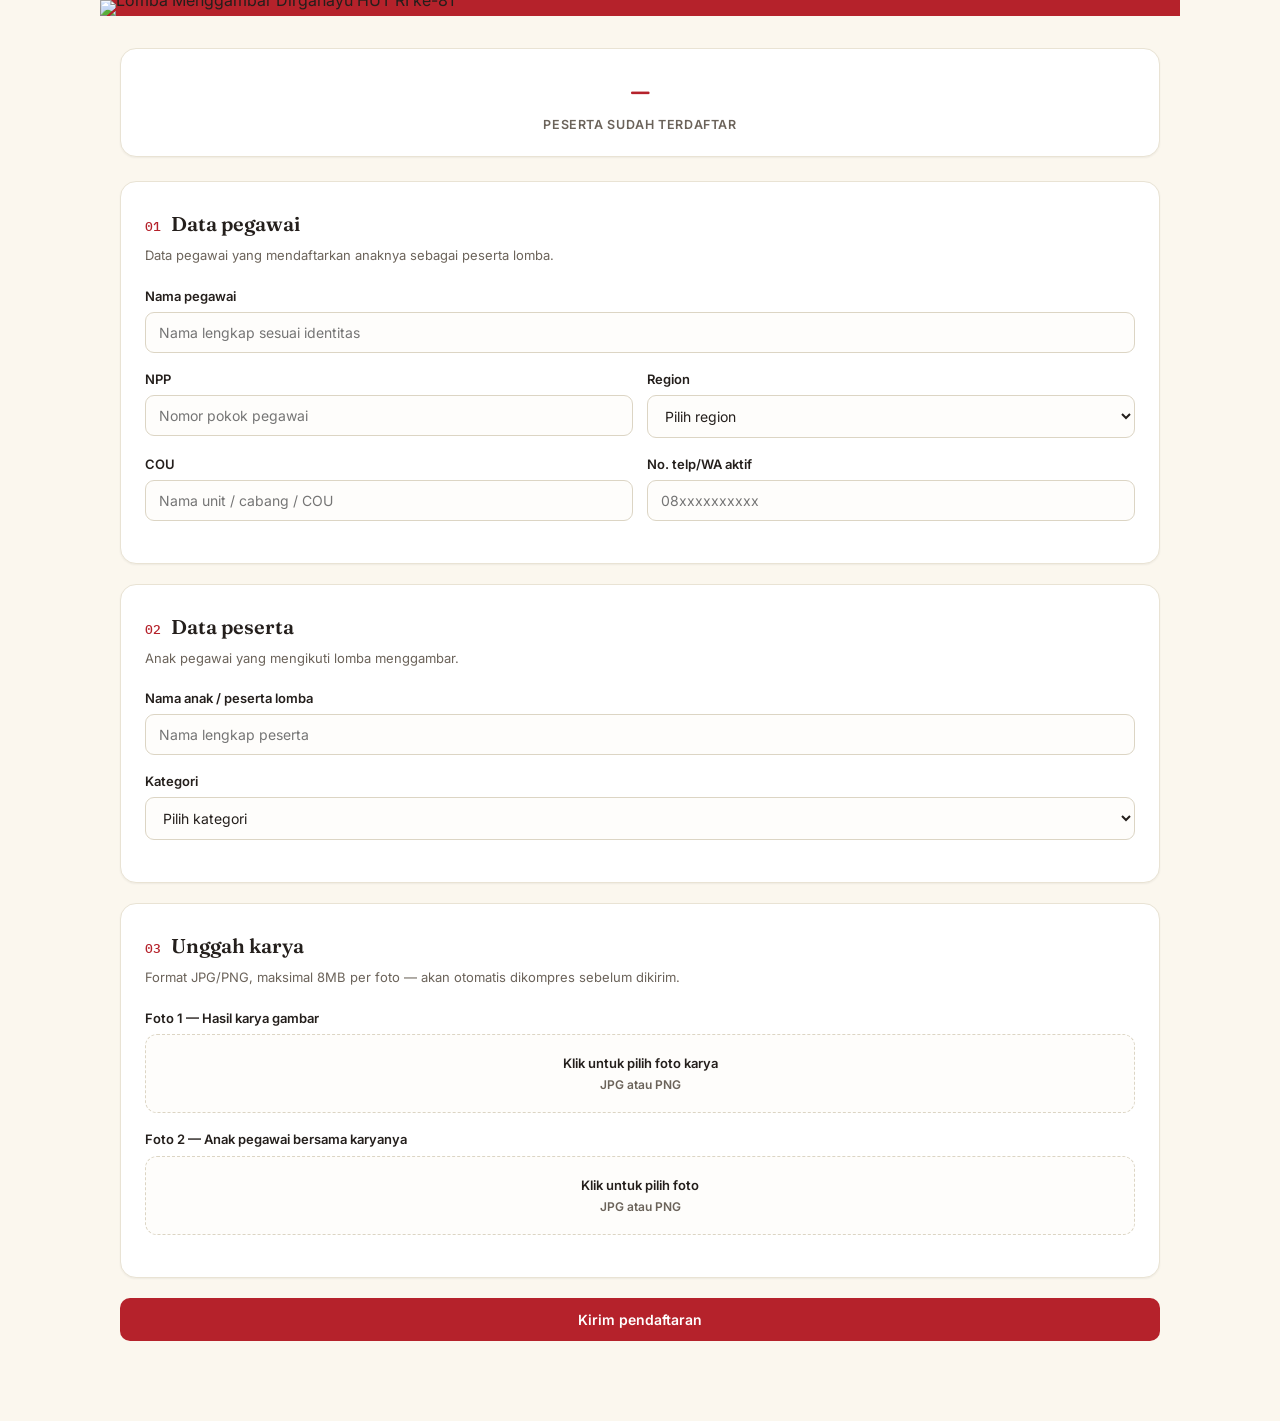
==== form.html @ fe582ed6 "Create form.html" ====
<!DOCTYPE html>
<html lang="id">
<head>
<meta charset="UTF-8">
<meta name="viewport" content="width=device-width, initial-scale=1.0">
<title>Lomba Menggambar — Dirgahayu RI ke-81</title>
<link rel="preconnect" href="https://fonts.googleapis.com">
<link href="https://fonts.googleapis.com/css2?family=Fraunces:opsz,wght@9..144,500;9..144,600;9..144,700&family=Inter:wght@400;500;600;700&family=IBM+Plex+Mono:wght@500&display=swap" rel="stylesheet">
<style>
  :root{
    --merah:#B5222B;
    --merah-deep:#7A1420;
    --merah-tint:#FBEAEA;
    --cream:#FBF7EE;
    --putih:#FFFFFF;
    --ink:#241F1C;
    --ink-soft:#6B635A;
    --gold:#C89B3C;
    --gold-soft:#F0E2BE;
    --hijau:#2F6B4F;
    --hijau-tint:#E6F0EA;
    --radius:12px;
    --shadow:0 1px 2px rgba(36,31,28,.06);
  }
  *{box-sizing:border-box;}
  body{
    margin:0;
    background:var(--cream);
    color:var(--ink);
    font-family:'Inter',sans-serif;
    line-height:1.55;
    -webkit-font-smoothing:antialiased;
  }
  .page{max-width:1080px;margin:0 auto;padding:0 20px 80px;}

  .hero{
    position:relative;
    margin:0 -20px 32px;
    background:var(--merah);
    overflow:hidden;
    line-height:0;
  }
  .hero img{
    display:block;
    width:100%;
    height:auto;
    max-height:420px;
    object-fit:cover;
  }

  .section{background:var(--putih);border:1px solid #E9E3D4;border-radius:16px;padding:26px 24px;margin-bottom:20px;box-shadow:var(--shadow);}
  .section-head{display:flex;align-items:baseline;gap:10px;margin-bottom:6px;}
  .section-no{font-family:'IBM Plex Mono',monospace;color:var(--merah);font-weight:500;font-size:13px;}
  .section-title{font-family:'Fraunces',serif;font-weight:600;font-size:20px;margin:0;}
  .section-sub{color:var(--ink-soft);font-size:13px;margin:0 0 20px;}

  .field{margin-bottom:16px;}
  .field label{display:block;font-size:13px;font-weight:600;margin-bottom:6px;color:var(--ink);}
  input[type=text],input[type=tel],select{
    width:100%;padding:11px 13px;border:1px solid #DCD5C4;border-radius:9px;
    font-family:'Inter',sans-serif;font-size:14px;background:#FEFDFB;color:var(--ink);
  }
  input:focus,select:focus{outline:none;border-color:var(--merah);box-shadow:0 0 0 3px var(--merah-tint);}
  .row2{display:grid;grid-template-columns:1fr 1fr;gap:14px;}
  @media(max-width:520px){.row2{grid-template-columns:1fr;}}
  .err{color:var(--merah-deep);font-size:12px;margin-top:5px;display:none;}
  .field.invalid input,.field.invalid select{border-color:var(--merah-deep);}
  .field.invalid .err{display:block;}

  .upload-box{
    border:1.5px dashed #DCD5C4;border-radius:12px;padding:18px;text-align:center;
    cursor:pointer;background:#FEFDFB;transition:.15s;position:relative;
  }
  .upload-box:hover{border-color:var(--merah);background:var(--merah-tint);}
  .upload-box input{display:none;}
  .upload-box .ub-title{font-weight:600;font-size:13px;}
  .upload-box .ub-hint{font-size:12px;color:var(--ink-soft);margin-top:3px;}
  .preview{margin-top:12px;display:none;}
  .preview img{width:100%;max-height:220px;object-fit:contain;border-radius:8px;border:1px solid #E9E3D4;background:#fff;}
  .preview .fname{font-size:12px;color:var(--hijau);margin-top:6px;font-weight:600;}

  .btn{appearance:none;border:none;border-radius:10px;padding:13px 22px;font-size:14px;font-weight:600;font-family:'Inter',sans-serif;cursor:pointer;transition:.15s;}
  .btn-primary{background:var(--merah);color:#fff;width:100%;}
  .btn-primary:hover{background:var(--merah-deep);}
  .btn-primary:disabled{background:#D8B9BB;cursor:not-allowed;}
  .btn-ghost{background:transparent;color:var(--ink-soft);border:1px solid #DCD5C4;font-size:12px;padding:8px 14px;}
  .btn-ghost:hover{background:#F2EEE2;}

  .notice{border-radius:10px;padding:12px 14px;font-size:13px;margin-bottom:20px;display:flex;gap:10px;align-items:flex-start;}
  .notice.warn{background:var(--merah-tint);color:var(--merah-deep);border:1px solid #EAC7C7;}
  .notice.info{background:var(--gold-soft);color:#5A4620;border:1px solid #E3D19E;}


  .config-warning{background:#3A2323;color:#F5D8D8;border-radius:10px;padding:14px 16px;font-size:13px;margin-bottom:20px;font-family:'IBM Plex Mono',monospace;line-height:1.6;}

  .stat-box{
    background:var(--putih);border:1px solid #E9E3D4;border-radius:16px;
    padding:22px 24px;text-align:center;margin-bottom:24px;box-shadow:var(--shadow);
  }
  .stat-number{font-family:'Fraunces',serif;font-weight:700;font-size:38px;color:var(--merah);line-height:1;}
  .stat-label{font-size:12.5px;color:var(--ink-soft);margin-top:6px;font-weight:600;text-transform:uppercase;letter-spacing:.05em;}

  .modal-bg{display:none;position:fixed;inset:0;background:rgba(36,31,28,.55);z-index:50;align-items:center;justify-content:center;padding:20px;}
  .modal-card{background:#fff;border-radius:16px;padding:32px 28px;max-width:360px;width:100%;text-align:center;}
  .modal-card .icon{width:56px;height:56px;border-radius:50%;background:var(--hijau-tint);color:var(--hijau);display:flex;align-items:center;justify-content:center;margin:0 auto 16px;font-size:26px;font-weight:700;font-family:'Fraunces',serif;}
  .modal-card h3{font-family:'Fraunces',serif;font-size:20px;margin:0 0 8px;}
  .modal-card p{font-size:14px;color:var(--ink-soft);margin:0 0 6px;}
  .modal-card .rid{font-family:'IBM Plex Mono',monospace;background:#F2EEE2;padding:8px 12px;border-radius:8px;display:inline-block;margin-top:10px;font-size:12px;}
  .modal-card .btn{margin-top:20px;}
  .sr-only{position:absolute;width:1px;height:1px;overflow:hidden;clip:rect(0,0,0,0);}
</style>
</head>
<body>
<div class="page">

  <div class="hero">
    <img src="banner.png" alt="Lomba Menggambar Dirgahayu HUT RI ke-81">
  </div>

  <div class="stat-box">
    <div class="stat-number" id="statNumber">–</div>
    <div class="stat-label">Peserta sudah terdaftar</div>
  </div>

  <div id="configWarning" class="config-warning" style="display:none;">
    ⚠ SCRIPT_URL belum diisi. Buka file ini, cari <b>const SCRIPT_URL</b> di bagian &lt;script&gt;,
    lalu isi dengan Web app URL hasil deploy Google Apps Script (lihat Code.gs).
  </div>

  <div id="formFlow">
    <div id="dupNotice" class="notice warn" style="display:none;">
      <span>⚠</span>
      <span id="dupText">Data dengan NPP dan nama peserta yang sama sudah terdaftar sebelumnya. Setiap anak hanya dapat didaftarkan satu kali untuk mencegah duplikasi data.</span>
    </div>

    <form id="lombaForm" novalidate>

      <div class="section">
        <div class="section-head"><span class="section-no">01</span><h2 class="section-title">Data pegawai</h2></div>
        <p class="section-sub">Data pegawai yang mendaftarkan anaknya sebagai peserta lomba.</p>

        <div class="field">
          <label for="pegawai_nama">Nama pegawai</label>
          <input type="text" id="pegawai_nama" placeholder="Nama lengkap sesuai identitas" required>
          <div class="err">Nama pegawai wajib diisi.</div>
        </div>

        <div class="row2">
          <div class="field">
            <label for="pegawai_npp">NPP</label>
            <input type="text" id="pegawai_npp" placeholder="Nomor pokok pegawai" required>
            <div class="err">NPP wajib diisi (minimal 3 karakter).</div>
          </div>
          <div class="field">
            <label for="pegawai_region">Region</label>
            <select id="pegawai_region" required>
              <option value="" disabled selected>Pilih region</option>
            </select>
            <div class="err">Pilih salah satu region.</div>
          </div>
        </div>

        <div class="row2">
          <div class="field">
            <label for="pegawai_cou">COU</label>
            <input type="text" id="pegawai_cou" placeholder="Nama unit / cabang / COU" required>
            <div class="err">COU wajib diisi.</div>
          </div>
          <div class="field">
            <label for="pegawai_notelp">No. telp/WA aktif</label>
            <input type="tel" id="pegawai_notelp" placeholder="08xxxxxxxxxx" required>
            <div class="err">Masukkan nomor yang valid (contoh: 081234567890).</div>
          </div>
        </div>
      </div>

      <div class="section">
        <div class="section-head"><span class="section-no">02</span><h2 class="section-title">Data peserta</h2></div>
        <p class="section-sub">Anak pegawai yang mengikuti lomba menggambar.</p>

        <div class="field">
          <label for="anak_nama">Nama anak / peserta lomba</label>
          <input type="text" id="anak_nama" placeholder="Nama lengkap peserta" required>
          <div class="err">Nama peserta wajib diisi.</div>
        </div>

        <div class="field">
          <label for="anak_kategori">Kategori</label>
          <select id="anak_kategori" required>
            <option value="" disabled selected>Pilih kategori</option>
            <option value="SD">SD</option>
            <option value="SMP">SMP</option>
          </select>
          <div class="err">Pilih kategori lomba.</div>
        </div>
      </div>

      <div class="section">
        <div class="section-head"><span class="section-no">03</span><h2 class="section-title">Unggah karya</h2></div>
        <p class="section-sub">Format JPG/PNG, maksimal 8MB per foto — akan otomatis dikompres sebelum dikirim.</p>

        <div class="field">
          <label>Foto 1 — Hasil karya gambar</label>
          <label class="upload-box" id="box1">
            <div class="ub-title">Klik untuk pilih foto karya</div>
            <div class="ub-hint">JPG atau PNG</div>
            <input type="file" id="gambar1" accept="image/png,image/jpeg">
          </label>
          <div class="preview" id="preview1"><img alt="Pratinjau karya"><div class="fname"></div></div>
          <div class="err">Unggah foto hasil karya.</div>
        </div>

        <div class="field">
          <label>Foto 2 — Anak pegawai bersama karyanya</label>
          <label class="upload-box" id="box2">
            <div class="ub-title">Klik untuk pilih foto</div>
            <div class="ub-hint">JPG atau PNG</div>
            <input type="file" id="gambar2" accept="image/png,image/jpeg">
          </label>
          <div class="preview" id="preview2"><img alt="Pratinjau anak dan karya"><div class="fname"></div></div>
          <div class="err">Unggah foto anak bersama karyanya.</div>
        </div>
      </div>

      <button type="submit" class="btn btn-primary" id="submitBtn">Kirim pendaftaran</button>
    </form>
  </div>

</div>

<div class="modal-bg" id="successModal">
  <div class="modal-card">
    <div class="icon">✓</div>
    <h3>Terimakasih sudah submit, semoga anda juaranya !</h3>
    <p>Data peserta dan karya sudah masuk ke spreadsheet.</p>
    <div class="rid" id="regId"></div>
    <div>
      <button class="btn btn-primary" id="newRegBtn" style="margin-top:20px;">Tutup</button>
    </div>
  </div>
</div>

<script>
/* ====== ISI DENGAN WEB APP URL HASIL DEPLOY GOOGLE APPS SCRIPT (lihat Code.gs) ====== */
const SCRIPT_URL = "https://script.google.com/macros/s/AKfycbxU8WDDDKjI8Hxyf_DkBQFVawNpTVN9R-_wB44ijBI8qEalY5Z1PhsPQM3KwGc-Vu-sTw/exec";
/* ===================================================================================== */

if (!SCRIPT_URL || SCRIPT_URL.indexOf('http') !== 0) {
  document.getElementById('configWarning').style.display = 'block';
}

async function loadCount() {
  if (!SCRIPT_URL || SCRIPT_URL.indexOf('http') !== 0) return;
  try {
    const res = await fetch(SCRIPT_URL + '?action=count&t=' + Date.now());
    const data = await res.json();
    if (data.status === 'ok' && typeof data.total === 'number') {
      document.getElementById('statNumber').textContent = data.total;
    } else {
      console.error('Format respons count tidak sesuai:', data);
    }
  } catch (err) {
    console.error('Gagal memuat jumlah peserta:', err);
  }
}
loadCount();

const regionSel = document.getElementById('pegawai_region');
for (let i = 1; i <= 10; i++) {
  const o = document.createElement('option');
  o.value = String(i); o.textContent = "Region " + i;
  regionSel.appendChild(o);
}

function readAndCompress(file, maxW) {
  return new Promise((resolve, reject) => {
    if (!['image/jpeg', 'image/png'].includes(file.type)) { reject('type'); return; }
    if (file.size > 8 * 1024 * 1024) { reject('size'); return; }
    const reader = new FileReader();
    reader.onload = e => {
      const img = new Image();
      img.onload = () => {
        const scale = Math.min(1, maxW / img.width);
        const w = Math.round(img.width * scale), h = Math.round(img.height * scale);
        const canvas = document.createElement('canvas');
        canvas.width = w; canvas.height = h;
        canvas.getContext('2d').drawImage(img, 0, 0, w, h);
        resolve(canvas.toDataURL('image/jpeg', 0.72));
      };
      img.onerror = () => reject('decode');
      img.src = e.target.result;
    };
    reader.onerror = () => reject('read');
    reader.readAsDataURL(file);
  });
}

function wireUpload(boxId, inputId, previewId) {
  const box = document.getElementById(boxId);
  const input = document.getElementById(inputId);
  const preview = document.getElementById(previewId);
  const field = box.closest('.field');
  box.addEventListener('click', e => { if (e.target !== input) input.click(); });
  input.addEventListener('change', async () => {
    const file = input.files[0];
    if (!file) return;
    field.classList.remove('invalid');
    try {
      const dataUrl = await readAndCompress(file, 1000);
      input.dataset.b64 = dataUrl;
      preview.style.display = 'block';
      preview.querySelector('img').src = dataUrl;
      preview.querySelector('.fname').textContent = file.name;
      box.querySelector('.ub-title').textContent = 'Ganti foto';
    } catch (err) {
      input.value = '';
      delete input.dataset.b64;
      alert(err === 'type' ? 'File harus berformat JPG atau PNG.' : err === 'size' ? 'Ukuran file maksimal 8MB.' : 'Foto gagal diproses, coba file lain.');
    }
  });
}
wireUpload('box1', 'gambar1', 'preview1');
wireUpload('box2', 'gambar2', 'preview2');

const fields = {
  pegawai_nama: v => v.trim().length >= 3,
  pegawai_npp: v => /^[A-Za-z0-9]{3,15}$/.test(v.trim()),
  pegawai_region: v => v !== '',
  pegawai_cou: v => v.trim().length >= 2,
  pegawai_notelp: v => /^(\+62|62|0)8\d{7,12}$/.test(v.trim().replace(/[\s-]/g, '')),
  anak_nama: v => v.trim().length >= 3,
  anak_kategori: v => v !== '',
};

function validateAll() {
  let ok = true;
  for (const id in fields) {
    const el = document.getElementById(id);
    const field = el.closest('.field');
    const valid = fields[id](el.value);
    field.classList.toggle('invalid', !valid);
    if (!valid) ok = false;
  }
  ['gambar1', 'gambar2'].forEach(id => {
    const el = document.getElementById(id);
    const field = el.closest('.field');
    const valid = !!el.dataset.b64;
    field.classList.toggle('invalid', !valid);
    if (!valid) ok = false;
  });
  return ok;
}

Object.keys(fields).forEach(id => {
  document.getElementById(id).addEventListener('input', () => {
    document.getElementById(id).closest('.field').classList.remove('invalid');
  });
});

const form = document.getElementById('lombaForm');
const submitBtn = document.getElementById('submitBtn');
const dupNotice = document.getElementById('dupNotice');
const dupText = document.getElementById('dupText');

form.addEventListener('submit', async (e) => {
  e.preventDefault();
  dupNotice.style.display = 'none';
  if (!validateAll()) {
    document.querySelector('.field.invalid')?.scrollIntoView({ behavior: 'smooth', block: 'center' });
    return;
  }
  if (!SCRIPT_URL || SCRIPT_URL.indexOf('http') !== 0) {
    alert('SCRIPT_URL belum diisi. Lihat peringatan di atas form.');
    return;
  }

  submitBtn.disabled = true;
  submitBtn.textContent = 'Mengirim ke spreadsheet…';

  const id = 'LMB-' + Date.now().toString(36).toUpperCase() + '-' + Math.random().toString(36).slice(2, 6).toUpperCase();
  const record = {
    id,
    pegawaiNama: document.getElementById('pegawai_nama').value.trim(),
    npp: document.getElementById('pegawai_npp').value.trim(),
    region: document.getElementById('pegawai_region').value,
    cou: document.getElementById('pegawai_cou').value.trim(),
    notelp: document.getElementById('pegawai_notelp').value.trim(),
    anakNama: document.getElementById('anak_nama').value.trim(),
    kategori: document.getElementById('anak_kategori').value,
    gambar1: document.getElementById('gambar1').dataset.b64,
    gambar2: document.getElementById('gambar2').dataset.b64,
  };

  try {
    const res = await fetch(SCRIPT_URL, {
      method: 'POST',
      headers: { 'Content-Type': 'text/plain;charset=utf-8' },
      body: JSON.stringify(record)
    });
    const result = await res.json();

    if (result.status === 'success') {
      document.getElementById('regId').textContent = result.id;
      document.getElementById('successModal').style.display = 'flex';
      loadCount();
    } else if (result.status === 'duplicate') {
      dupText.textContent = result.message || 'Data ini sudah pernah terdaftar.';
      dupNotice.style.display = 'flex';
      dupNotice.scrollIntoView({ behavior: 'smooth', block: 'center' });
    } else {
      alert('Gagal menyimpan: ' + (result.message || 'Terjadi kesalahan.'));
    }
  } catch (err) {
    alert('Tidak dapat terhubung ke spreadsheet. Periksa koneksi internet dan SCRIPT_URL, lalu coba lagi.');
  } finally {
    submitBtn.disabled = false;
    submitBtn.textContent = 'Kirim pendaftaran';
  }
});

document.getElementById('newRegBtn').addEventListener('click', () => {
  form.reset();
  document.querySelectorAll('.preview').forEach(p => { p.style.display = 'none'; });
  document.querySelectorAll('.upload-box .ub-title').forEach(t => t.textContent = 'Klik untuk pilih foto');
  document.getElementById('gambar1').removeAttribute('data-b64');
  document.getElementById('gambar2').removeAttribute('data-b64');
  document.querySelectorAll('.field').forEach(f => f.classList.remove('invalid'));
  document.getElementById('successModal').style.display = 'none';
  window.scrollTo({ top: 0, behavior: 'smooth' });
});
</script>
</body>
</html>
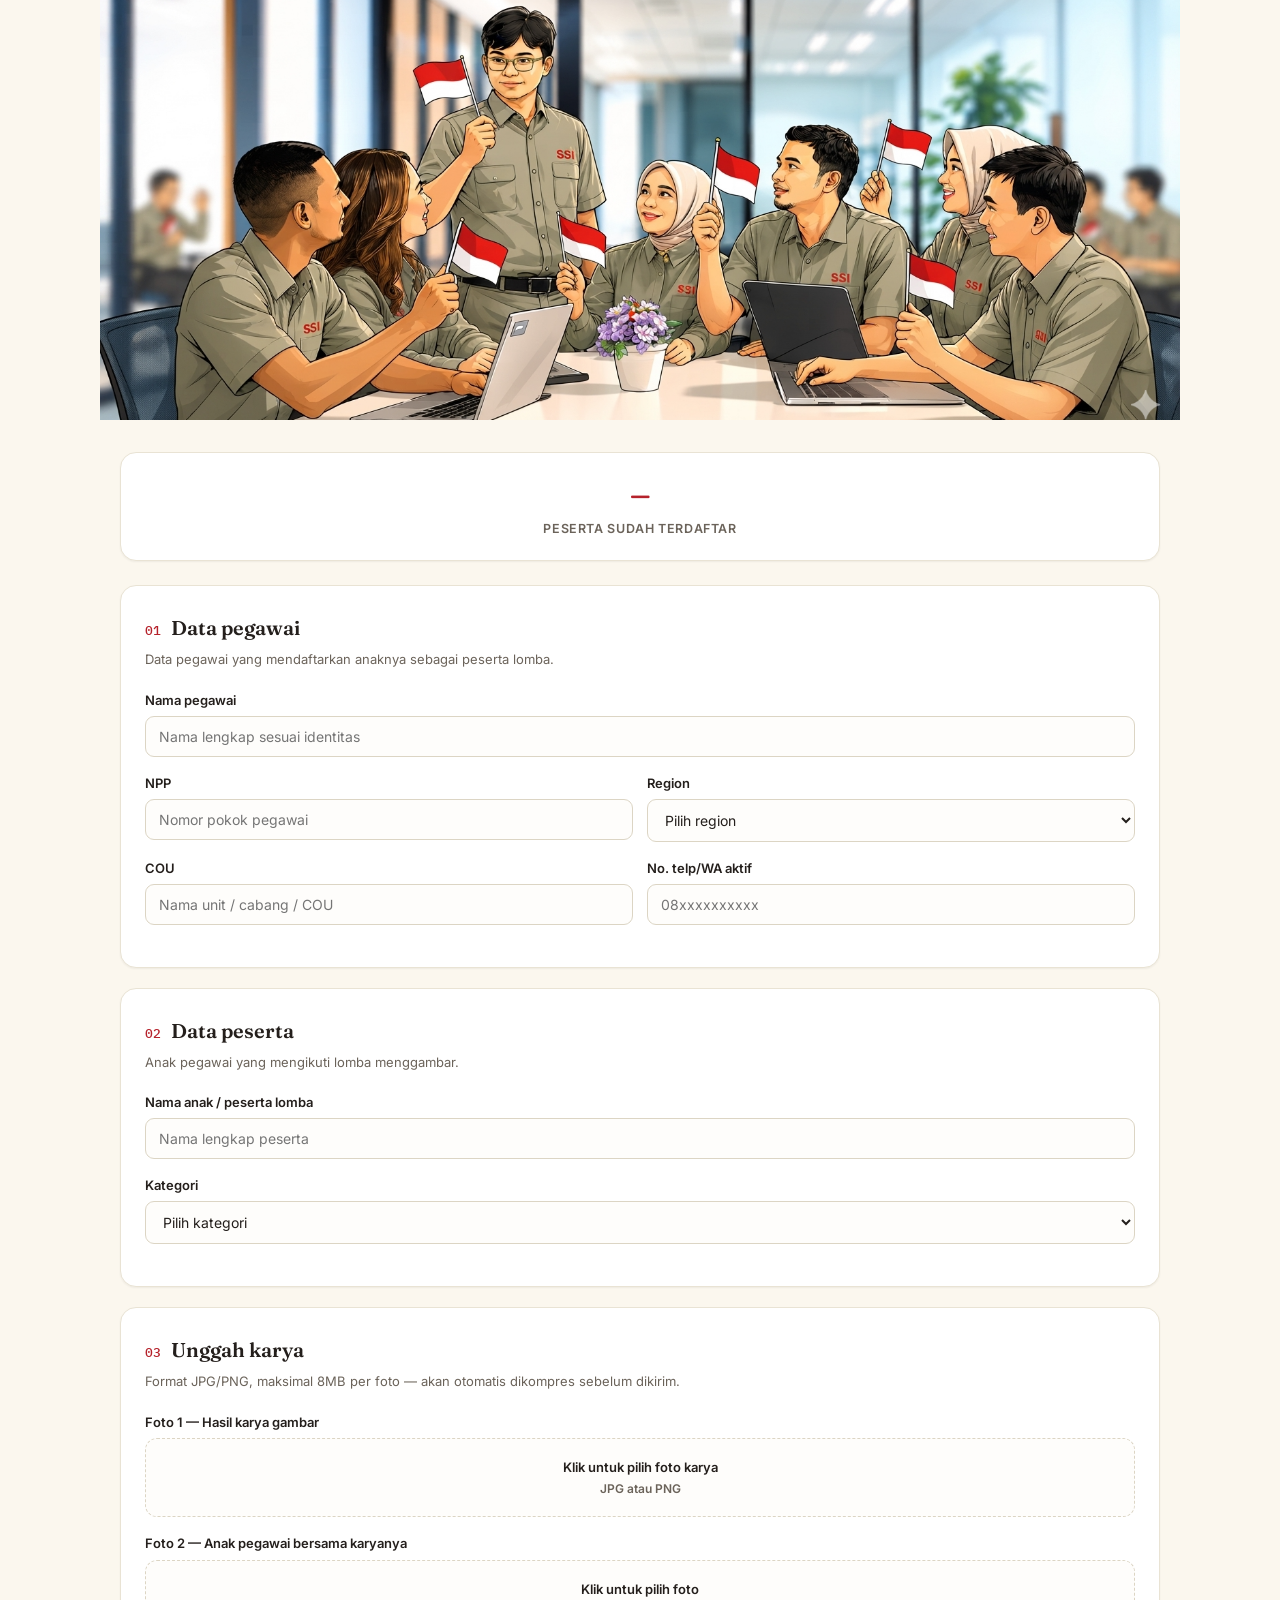
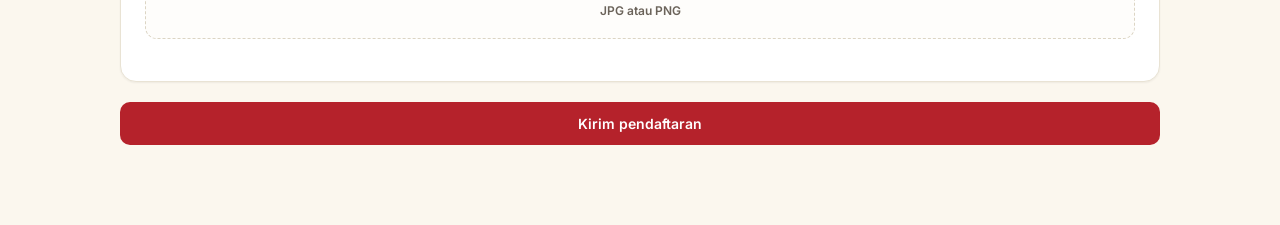
==== commit 312f8a6a: "Update form.html" ====
--- a/form.html
+++ b/form.html
@@ -114,7 +114,7 @@
 <div class="page">
 
   <div class="hero">
-    <img src="banner.png" alt="Lomba Menggambar Dirgahayu HUT RI ke-81">
+    <img src="assets/banner.png" alt="Lomba Menggambar Dirgahayu HUT RI ke-81">
   </div>
 
   <div class="stat-box">
